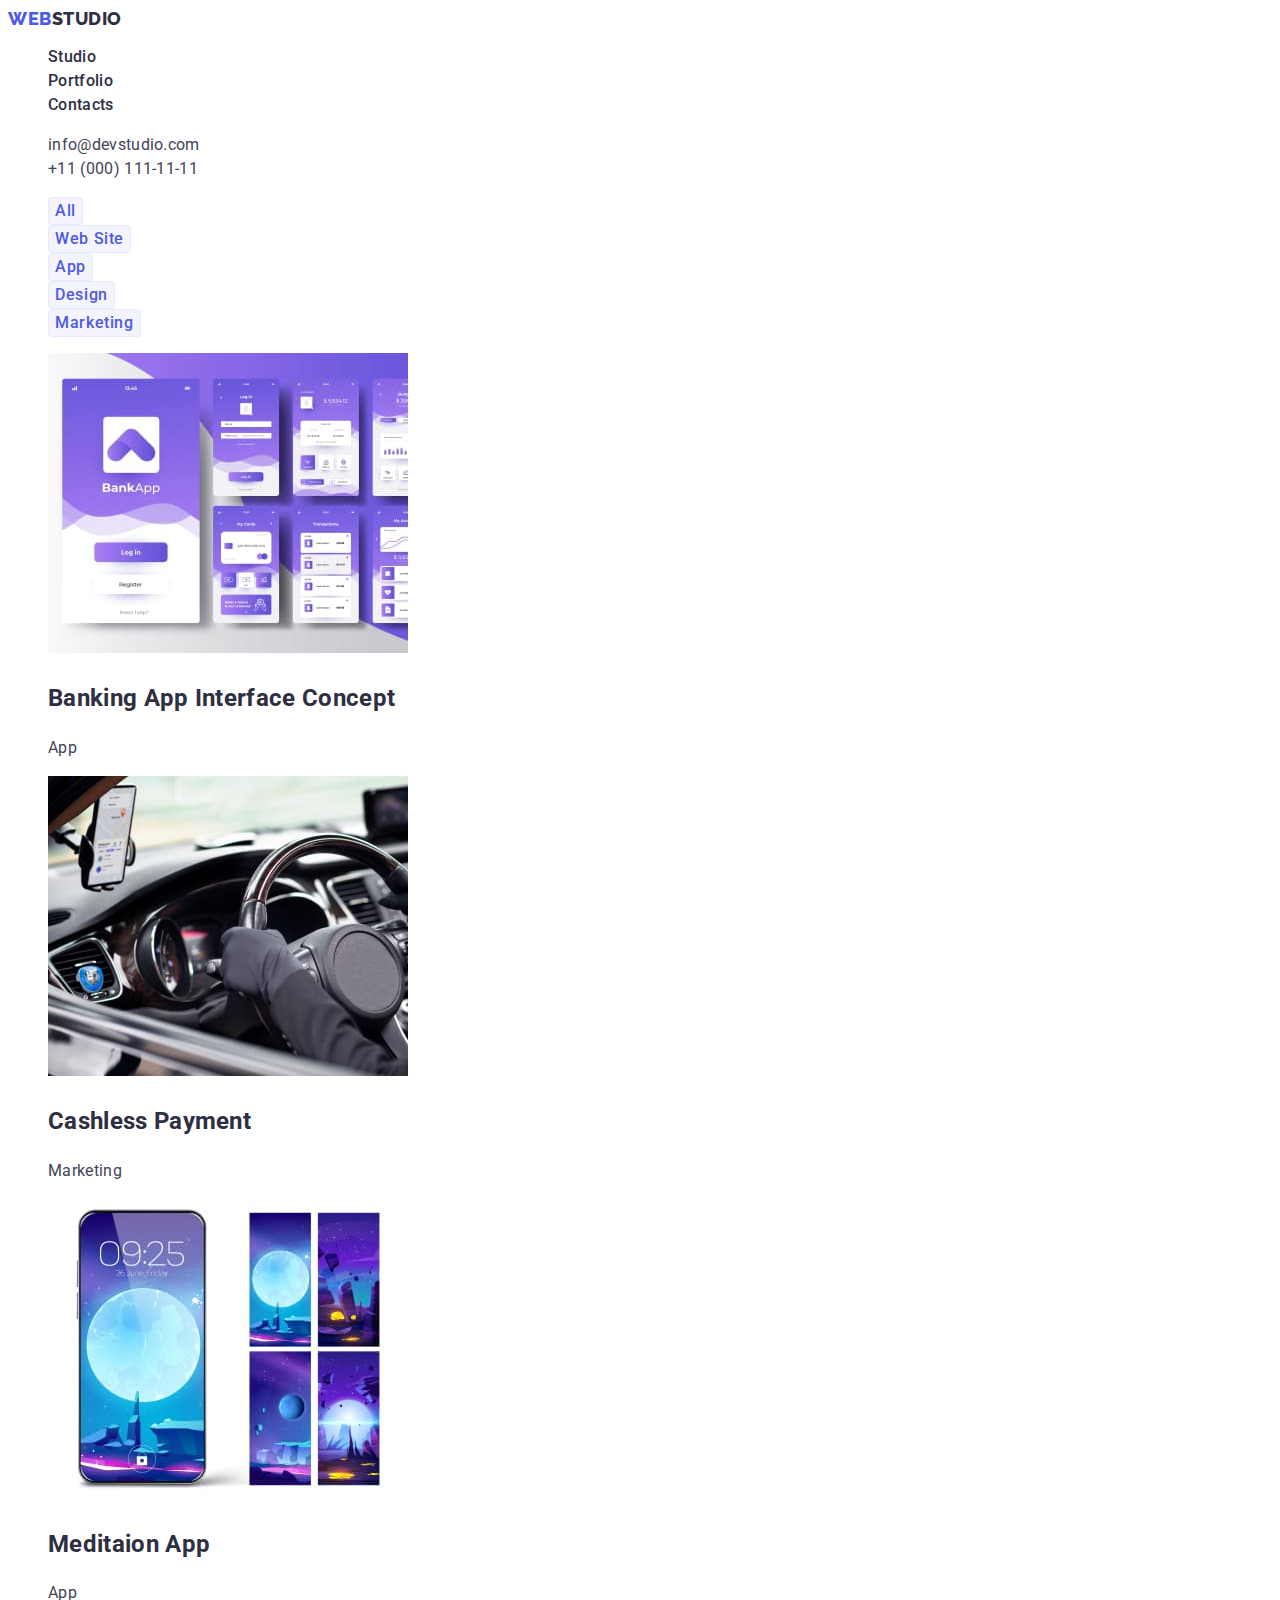
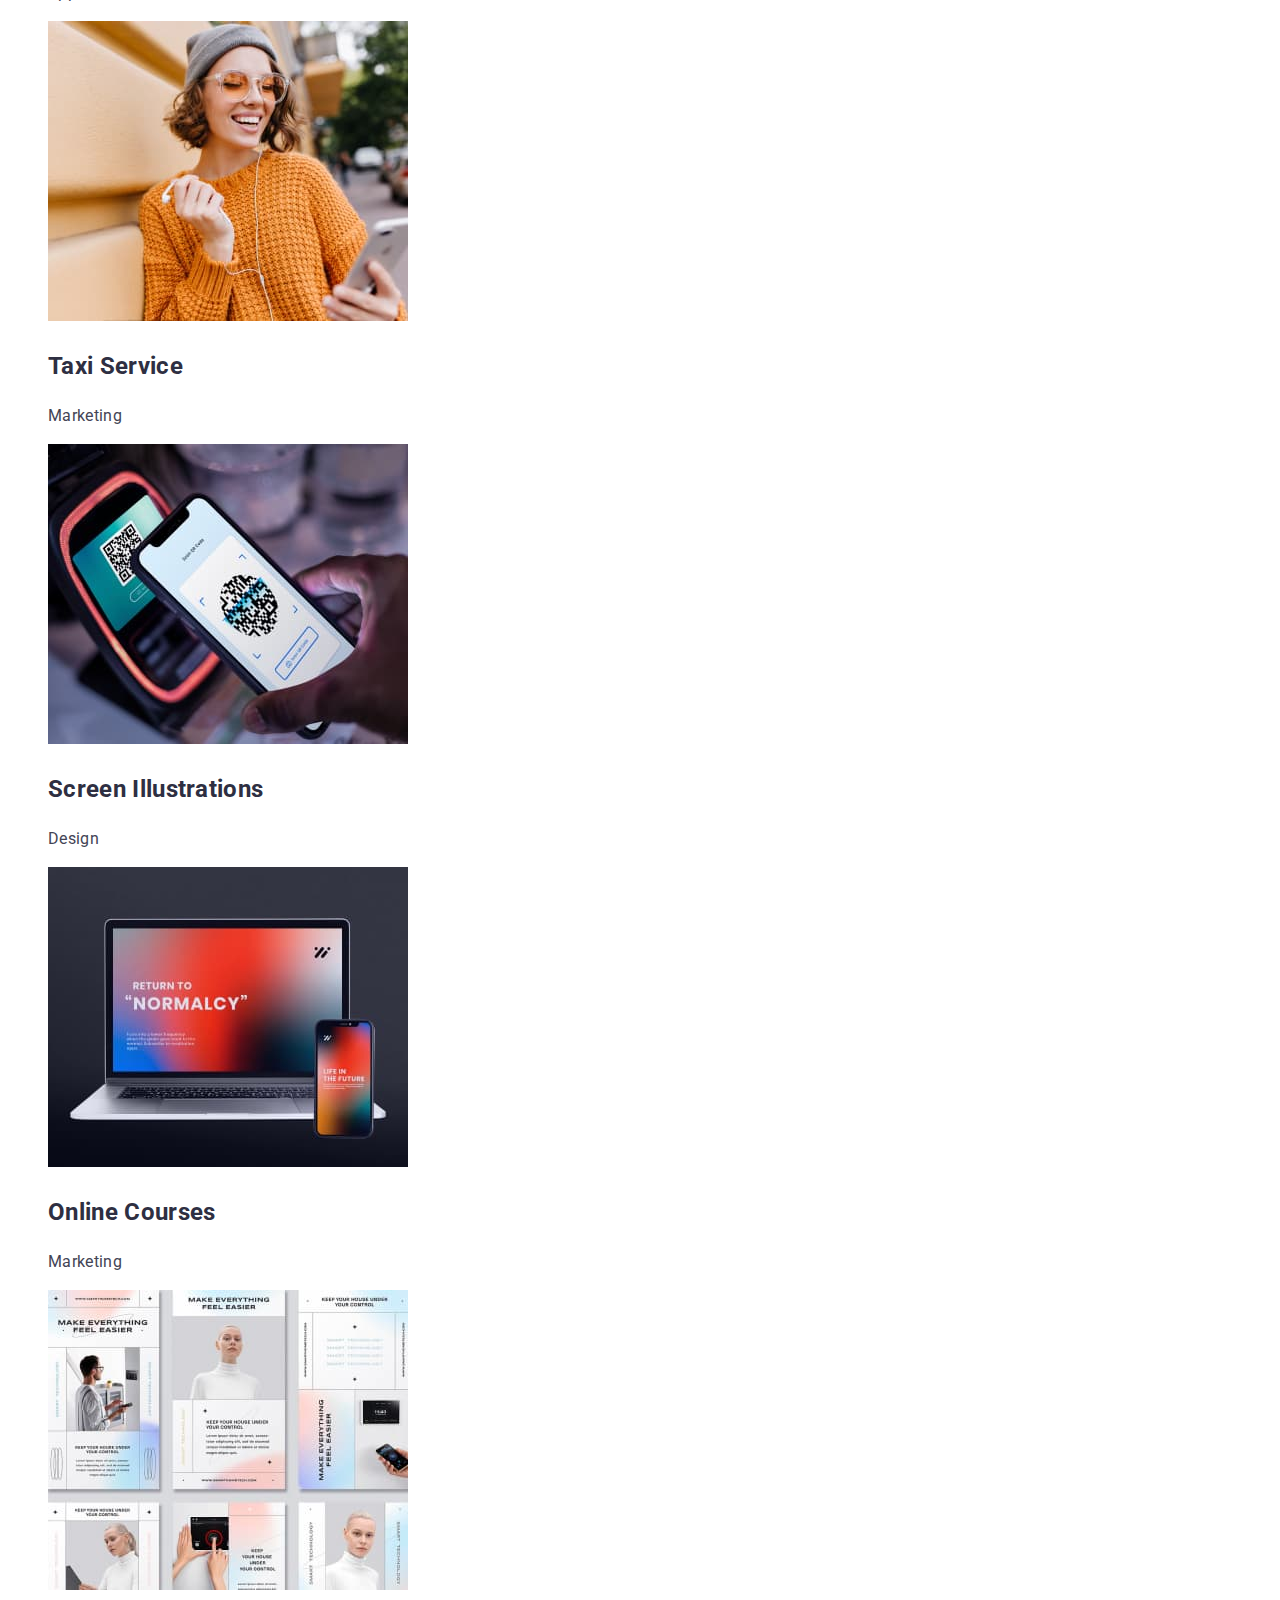
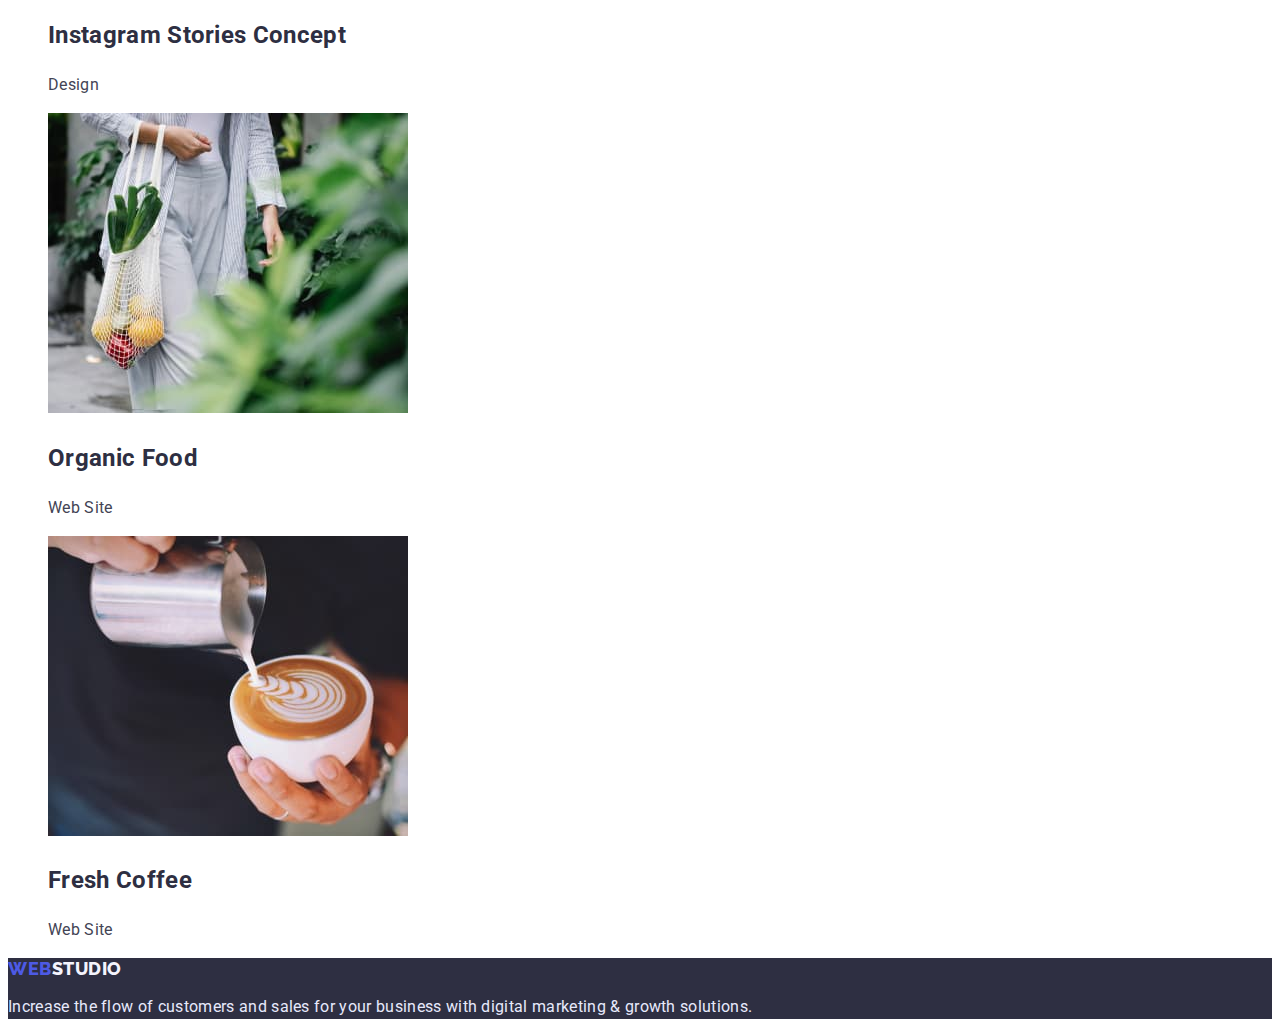
==== portfolio.html @ 6d3ddb24 "Initial commit" ====
<!DOCTYPE html>
<html lang="en">
  <head>
    <meta charset="UTF-8" />
    <meta http-equiv="X-UA-Compatible" content="IE=edge" />
    <meta name="viewport" content="width=device-width, initial-scale=1.0" />
    <title>WebStudio Portfolio</title>
    <link
      href="https://fonts.googleapis.com/css2?family=Raleway:wght@800&family=Roboto:wght@400;500;700;900&display=swap"
      rel="stylesheet"
    />
    <link rel="stylesheet" href="./css/styles.css" />
  </head>
  <body>
    <header class="header">
      <nav class="header-nav">
        <a class="logo-link-header link" href="./index.html"
          ><span class="first-letter-logo">Web</span>Studio</a
        >
        <ul class="menu list">
          <li class="menu-item">
            <a class="menu-link link" href="./studio.html">Studio</a>
          </li>
          <li class="menu-item">
            <a class="menu-link link" href="./portfolio.html">Portfolio</a>
          </li>
          <li class="menu-item">
            <a class="menu-link link" href="">Contacts</a>
          </li>
        </ul>
      </nav>
      <address class="adress">
        <ul class="contact-menu list">
          <li class="mail-item">
            <a class="mail-link link" href="mailto:info@devstudio.com"
              >info@devstudio.com</a
            >
          </li>
          <li class="mail-item">
            <a class="phone-number-link link" href="tel:+110001111111"
              >+11 (000) 111-11-11</a
            >
          </li>
        </ul>
      </address>
    </header>
    <main>
      <!-- Навігація -->

      <section class="section-portfolio">
        <!-- MENU -->

        <h1 class="visually-hidden">Webstudio Porfolio project</h1>
        <ul class="menu-portfolio-list list">
          <li class="menu-portfolio-link">
            <button class="menu-portfolio-btn all-btn" type="button">
              All
            </button>
          </li>
          <li class="menu-portfolio-link">
            <button class="menu-portfolio-btn website-btn" type="button">
              Web Site
            </button>
          </li>
          <li class="menu-portfolio-link">
            <button class="menu-portfolio-btn app-btn" type="button">
              App
            </button>
          </li>
          <li class="menu-portfolio-link">
            <button class="menu-portfolio-btn designer-btn" type="button">
              Design
            </button>
          </li>
          <li class="menu-portfolio-link">
            <button class="menu-portfolio-btn marketing-btn" type="button">
              Marketing
            </button>
          </li>
        </ul>

        <!-- Портфоліо робіт -->

        <ul class="porfolio-project-list list">
          <li class="portfolio-project-item">
            <img
              src="./images/project-item.jpg"
              alt="project images"
              width="360"
            />
            <h2 class="images-title">Banking App Interface Concept</h2>
            <p class="portfolio-project-descr">App</p>
          </li>
          <li class="portfolio-project-item">
            <img
              src="./images/project-item-1.jpg"
              alt="project images"
              width="360"
            />
            <h2 class="images-title">Cashless Payment</h2>
            <p class="portfolio-project-descr">Marketing</p>
          </li>
          <li class="portfolio-project-item">
            <img
              src="./images/project-item-2.jpg"
              alt="project images"
              width="360"
            />
            <h2 class="images-title">Meditaion App</h2>
            <p class="portfolio-project-descr">App</p>
          </li>
          <li class="portfolio-project-item">
            <img
              src="./images/project-item-3.jpg"
              alt="project images"
              width="360"
            />
            <h2 class="images-title">Taxi Service</h2>
            <p class="portfolio-project-descr">Marketing</p>
          </li>
          <li class="portfolio-project-item">
            <img
              src="./images/project-item-4.jpg"
              alt="project images"
              width="360"
            />
            <h2 class="images-title">Screen Illustrations</h2>
            <p class="portfolio-project-descr">Design</p>
          </li>
          <li class="portfolio-project-item">
            <img
              src="./images/project-item-5.jpg"
              alt="project images"
              width="360"
            />
            <h2 class="images-title">Online Courses</h2>
            <p class="portfolio-project-descr">Marketing</p>
          </li>
          <li class="portfolio-project-item">
            <img
              src="./images/project-item-6.jpg"
              alt="project images"
              width="360"
            />
            <h2 class="images-title">Instagram Stories Concept</h2>
            <p class="portfolio-project-descr">Design</p>
          </li>
          <li class="portfolio-project-item">
            <img
              src="./images/project-item-7.jpg"
              alt="project images"
              width="360"
            />
            <h2 class="images-title">Organic Food</h2>
            <p class="portfolio-project-descr">Web Site</p>
          </li>
          <li class="portfolio-project-item">
            <img
              src="./images/project-item-8.jpg"
              alt="project images"
              width="360"
            />
            <h2 class="images-title">Fresh Coffee</h2>
            <p class="portfolio-project-descr">Web Site</p>
          </li>
        </ul>
      </section>
    </main>

    <!-- Footer -->
    <footer class="footer">
      <a class="footer-logo-link logo link" href="./index.html"
        ><span class="first-letter-logo">Web</span>Studio</a
      >
      <p class="footer-description">
        Increase the flow of customers and sales for your business with digital
        marketing & growth solutions.
      </p>
    </footer>
  </body>
</html>
---- css/styles.css ----
:root {
  --main-title-color: #2e2f42;
  --second-title-color: #fff;
  --main-background-color: #f4f4fd;
  --description-color: #434455;
  --accent-color: #404bbf;
  --contacts-link-color: #434455;
}
body {
  font-family: 'Roboto', sans-serif;
  font-size: 16px;
  line-height: 1.5;
  letter-spacing: 0.02em;
  color: #2e2f42;
  background-color: #ffffff;
}

.list {
  list-style: none;
}
.link {
  text-decoration: none;
}

.visually-hidden {
  position: absolute;
  width: 1px;
  height: 1px;
  margin: -1px;
  border: 0;
  padding: 0;
  white-space: nowrap;
  clip-path: inset(100%);
  clip: rect(0 0 0 0);
  overflow: hidden;
}
/* ================== HEADER =================== */

.first-letter-logo {
  color: #4d5ae5;
}

.logo-link-header {
  font-family: 'Raleway', sans-serif;
  font-weight: 800;
  font-size: 18px;
  line-height: 1.17;
  display: flex;
  align-items: center;
  letter-spacing: 0.03em;
  text-transform: uppercase;
  color: #2e2f42;
}

.menu-link {
  font-weight: 500;
  color: var(--main-title-color);
}

.mail-link,
.phone-number-link {
  color: var(--contacts-link-color);
}

.adress {
  font-style: normal;
}

.menu-link:hover,
.menu-link:focus {
  color: var(--accent-color);
}
.mail-link:hover,
.mail-link:focus {
  color: var(--accent-color);
}

.phone-number-link:hover,
.phone-number-link:focus {
  color: var(--accent-color);
}

.header-nav .link.current

/* ================== HEADER / =================== */

/* ================== MAIN =================== */


/* HERO SECTION 1 */

.images-title {
  font-weight: 500;
  font-size: 20px;
  line-height: 1.2;
}

.hero-section {
  background-color: #2e2f42;
}
.hero-section-title {
  font-size: 56px;
  line-height: 1.07;
  color: var(--second-title-color);
}
.button {
  font-family: inherit;
  font-size: 16px;
  line-height: 1.5;
  font-weight: 500;
  display: flex;
  align-items: center;
  letter-spacing: 0.04em;

  color: var(--second-title-color);
  background-color: #4d5ae5;
  cursor: pointer;
}

/* SECOND SECTION */

.second-section-description {
  color: var(--description-color);
}

/* THIRD SECTION */
.section-title {
  font-size: 36px;
  line-height: 1.11;
  letter-spacing: 0.02em;
  text-transform: capitalize;
  color: var(--main-title-color);
}

/* FOURTH SECTION */

.fourth-section-description {
  color: var(--description-color);
}
.fourth-section {
  background-color: var(--main-background-color);
}

/* ================== MAIN / =================== */

/* ================== PORTFOLIO  =================== */

.portfolio-project-descr {
  color: var(--description-color);
}
.menu-portfolio-btn {
  font-family: inherit;
  font-size: 16px;
  font-weight: 500;
  line-height: 1.5;
  letter-spacing: 0.04em;
  color: #4d5ae5;
  background-color: var(--main-background-color);
  border: 1px solid #e7e9fc;
  border-radius: 4px;
  cursor: pointer;
}

.menu-portfolio-btn:hover,
.menu-portfolio-btn:focus {
  color: var(--second-title-color);
  background-color: var(--accent-color);
}
.menu-portfolio-btn:hover,
.menu-portfolio-btn:focus {
  border-color: var(--accent-color);
}

/* ================== PORTFOLIO / =================== */

/* ================== FOOTER =================== */
.footer {
  background-color: var(--main-title-color);
}

.footer-logo-link {
  font-family: 'Raleway', sans-serif;
  font-weight: 800;
  font-size: 18px;
  line-height: 21px;
  display: flex;
  align-items: center;
  letter-spacing: 0.03em;
  text-transform: uppercase;
  color: #f4f4fd;
}

.footer-description {
  color: #e7e9fc;
}

/* ================== FOOTER / =================== */
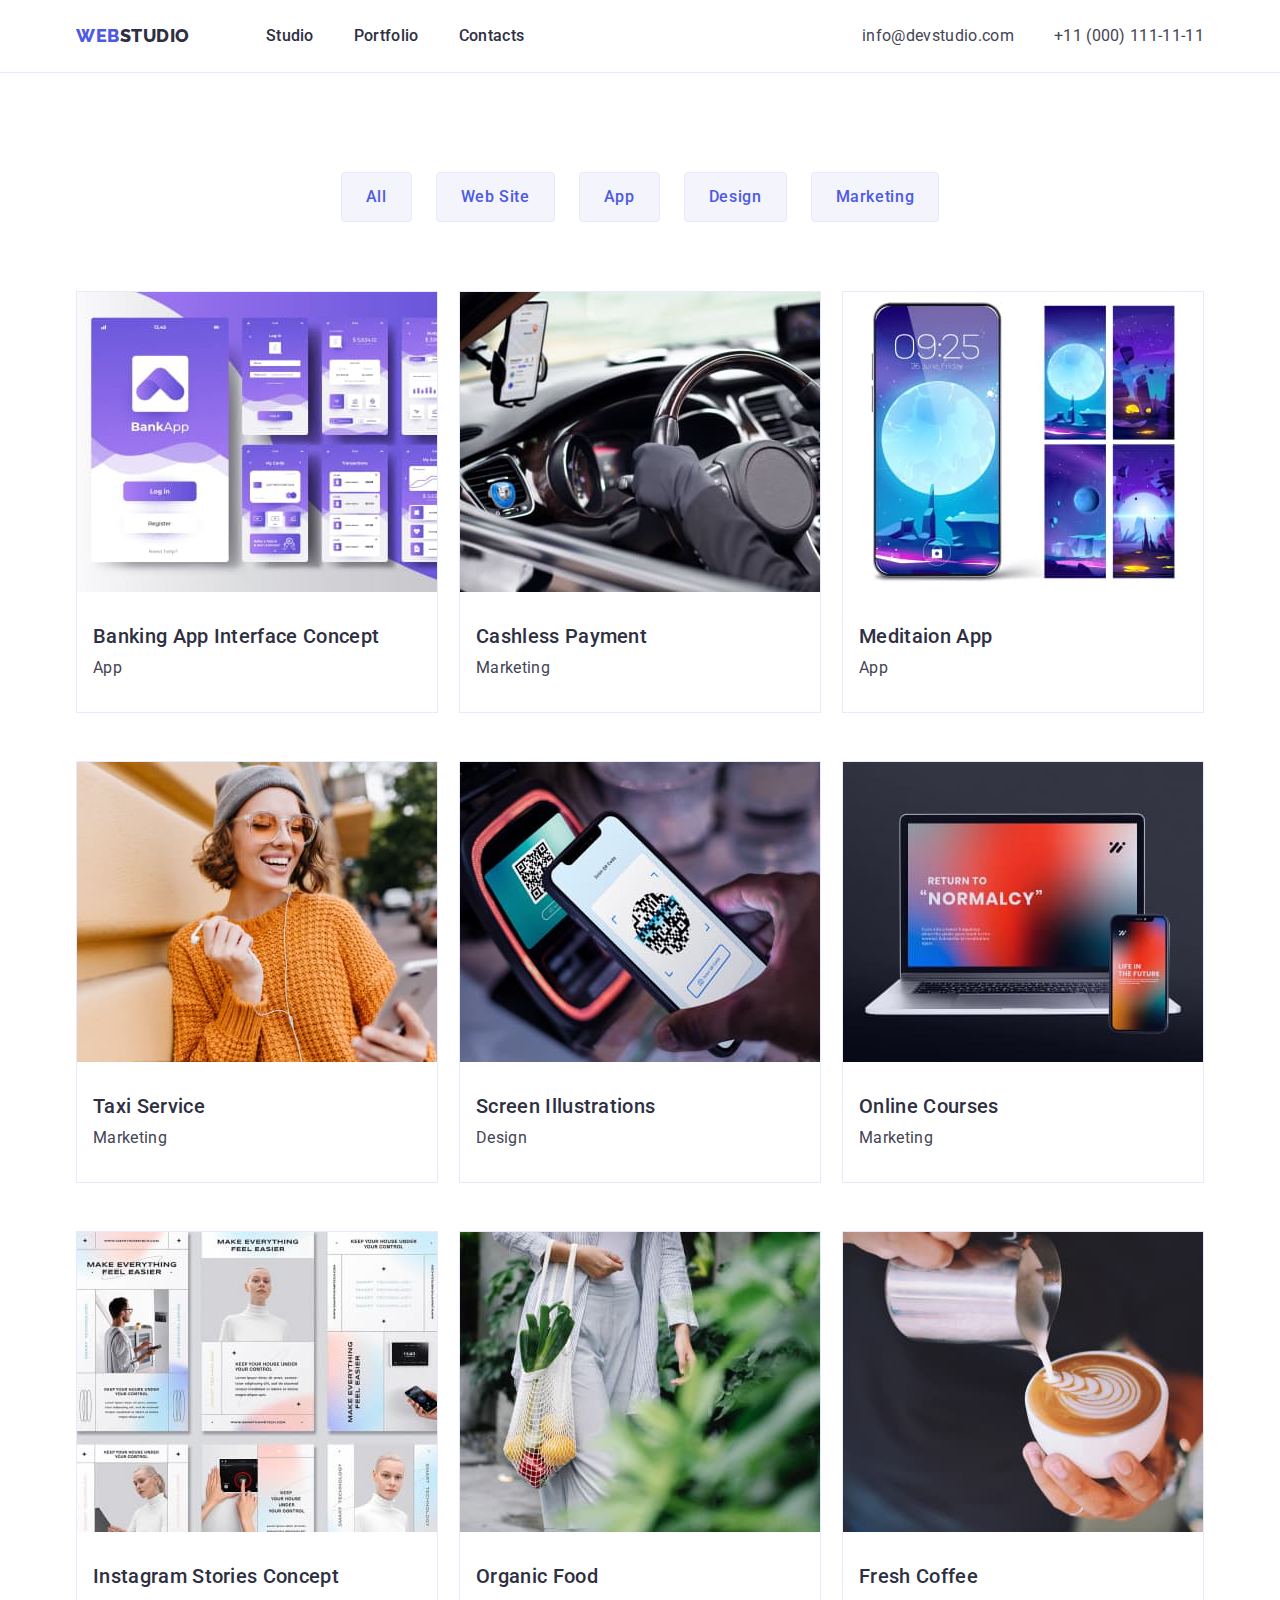
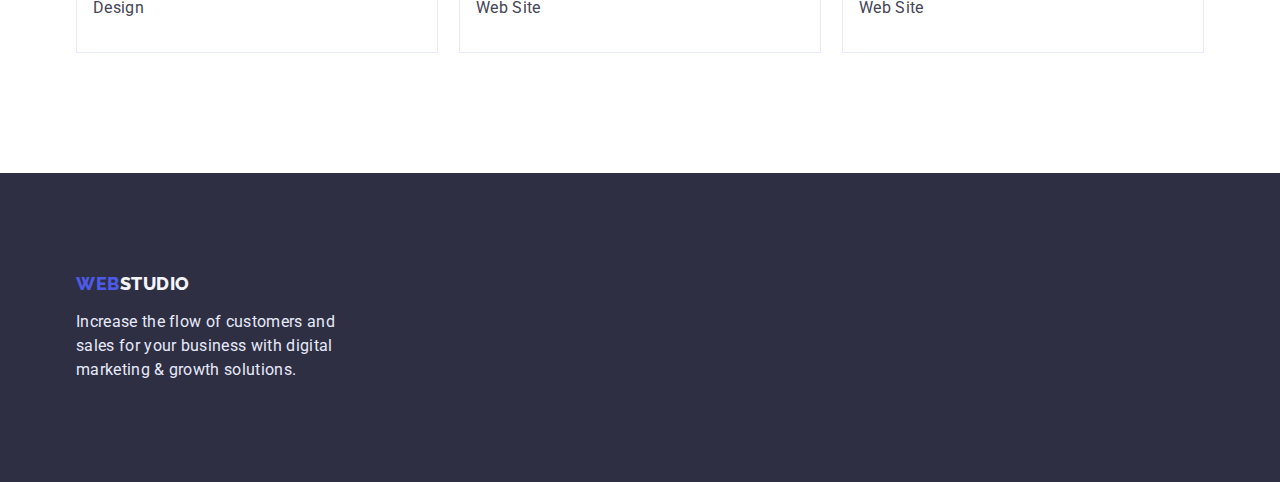
==== commit 52b5e0cd: "hw-03" ====
--- a/portfolio.html
+++ b/portfolio.html
@@ -4,178 +4,188 @@
     <meta charset="UTF-8" />
     <meta http-equiv="X-UA-Compatible" content="IE=edge" />
     <meta name="viewport" content="width=device-width, initial-scale=1.0" />
-    <title>WebStudio Portfolio</title>
+    <title>WebStudio</title>
     <link
       href="https://fonts.googleapis.com/css2?family=Raleway:wght@800&family=Roboto:wght@400;500;700;900&display=swap"
       rel="stylesheet"
+    />
+    <link
+      rel="stylesheet"
+      href="https://cdn.jsdelivr.net/npm/modern-normalize@1.1.0/modern-normalize.min.css"
     />
     <link rel="stylesheet" href="./css/styles.css" />
   </head>
   <body>
     <header class="header">
-      <nav class="header-nav">
-        <a class="logo-link-header link" href="./index.html"
-          ><span class="first-letter-logo">Web</span>Studio</a
-        >
-        <ul class="menu list">
-          <li class="menu-item">
-            <a class="menu-link link" href="./studio.html">Studio</a>
-          </li>
-          <li class="menu-item">
-            <a class="menu-link link" href="./portfolio.html">Portfolio</a>
-          </li>
-          <li class="menu-item">
-            <a class="menu-link link" href="">Contacts</a>
-          </li>
-        </ul>
-      </nav>
-      <address class="adress">
-        <ul class="contact-menu list">
-          <li class="mail-item">
-            <a class="mail-link link" href="mailto:info@devstudio.com"
-              >info@devstudio.com</a
-            >
-          </li>
-          <li class="mail-item">
-            <a class="phone-number-link link" href="tel:+110001111111"
-              >+11 (000) 111-11-11</a
-            >
-          </li>
-        </ul>
-      </address>
+      <div class="container header-container">
+        <nav class="header-nav">
+          <a class="logo-link-header link" href="./index.html"
+            ><span class="first-letter-logo">Web</span>Studio</a
+          >
+          <ul class="menu list">
+            <li class="menu-item">
+              <a class="menu-link link" href="./studio.html">Studio</a>
+            </li>
+            <li class="menu-item">
+              <a class="menu-link link" href="./portfolio.html">Portfolio</a>
+            </li>
+            <li class="menu-item">
+              <a class="menu-link link" href="">Contacts</a>
+            </li>
+          </ul>
+        </nav>
+
+        <address class="adress">
+          <ul class="contact-menu list">
+            <li class="mail-item">
+              <a class="mail-link link" href="mailto:info@devstudio.com"
+                >info@devstudio.com</a
+              >
+            </li>
+            <li class="mail-item">
+              <a class="phone-number-link link" href="tel:+110001111111"
+                >+11 (000) 111-11-11</a
+              >
+            </li>
+          </ul>
+        </address>
+      </div>
     </header>
     <main>
       <!-- Навігація -->
 
       <section class="section-portfolio">
         <!-- MENU -->
+        <div class="container">
+          <h1 class="visually-hidden">Webstudio Porfolio project</h1>
+          <ul class="menu-portfolio-list list">
+            <li class="menu-portfolio-link">
+              <button class="menu-portfolio-btn all-btn" type="button">
+                All
+              </button>
+            </li>
+            <li class="menu-portfolio-link">
+              <button class="menu-portfolio-btn website-btn" type="button">
+                Web Site
+              </button>
+            </li>
+            <li class="menu-portfolio-link">
+              <button class="menu-portfolio-btn app-btn" type="button">
+                App
+              </button>
+            </li>
+            <li class="menu-portfolio-link">
+              <button class="menu-portfolio-btn designer-btn" type="button">
+                Design
+              </button>
+            </li>
+            <li class="menu-portfolio-link">
+              <button class="menu-portfolio-btn marketing-btn" type="button">
+                Marketing
+              </button>
+            </li>
+          </ul>
 
-        <h1 class="visually-hidden">Webstudio Porfolio project</h1>
-        <ul class="menu-portfolio-list list">
-          <li class="menu-portfolio-link">
-            <button class="menu-portfolio-btn all-btn" type="button">
-              All
-            </button>
-          </li>
-          <li class="menu-portfolio-link">
-            <button class="menu-portfolio-btn website-btn" type="button">
-              Web Site
-            </button>
-          </li>
-          <li class="menu-portfolio-link">
-            <button class="menu-portfolio-btn app-btn" type="button">
-              App
-            </button>
-          </li>
-          <li class="menu-portfolio-link">
-            <button class="menu-portfolio-btn designer-btn" type="button">
-              Design
-            </button>
-          </li>
-          <li class="menu-portfolio-link">
-            <button class="menu-portfolio-btn marketing-btn" type="button">
-              Marketing
-            </button>
-          </li>
-        </ul>
+          <!-- Портфоліо робіт -->
 
-        <!-- Портфоліо робіт -->
-
-        <ul class="porfolio-project-list list">
-          <li class="portfolio-project-item">
-            <img
-              src="./images/project-item.jpg"
-              alt="project images"
-              width="360"
-            />
-            <h2 class="images-title">Banking App Interface Concept</h2>
-            <p class="portfolio-project-descr">App</p>
-          </li>
-          <li class="portfolio-project-item">
-            <img
-              src="./images/project-item-1.jpg"
-              alt="project images"
-              width="360"
-            />
-            <h2 class="images-title">Cashless Payment</h2>
-            <p class="portfolio-project-descr">Marketing</p>
-          </li>
-          <li class="portfolio-project-item">
-            <img
-              src="./images/project-item-2.jpg"
-              alt="project images"
-              width="360"
-            />
-            <h2 class="images-title">Meditaion App</h2>
-            <p class="portfolio-project-descr">App</p>
-          </li>
-          <li class="portfolio-project-item">
-            <img
-              src="./images/project-item-3.jpg"
-              alt="project images"
-              width="360"
-            />
-            <h2 class="images-title">Taxi Service</h2>
-            <p class="portfolio-project-descr">Marketing</p>
-          </li>
-          <li class="portfolio-project-item">
-            <img
-              src="./images/project-item-4.jpg"
-              alt="project images"
-              width="360"
-            />
-            <h2 class="images-title">Screen Illustrations</h2>
-            <p class="portfolio-project-descr">Design</p>
-          </li>
-          <li class="portfolio-project-item">
-            <img
-              src="./images/project-item-5.jpg"
-              alt="project images"
-              width="360"
-            />
-            <h2 class="images-title">Online Courses</h2>
-            <p class="portfolio-project-descr">Marketing</p>
-          </li>
-          <li class="portfolio-project-item">
-            <img
-              src="./images/project-item-6.jpg"
-              alt="project images"
-              width="360"
-            />
-            <h2 class="images-title">Instagram Stories Concept</h2>
-            <p class="portfolio-project-descr">Design</p>
-          </li>
-          <li class="portfolio-project-item">
-            <img
-              src="./images/project-item-7.jpg"
-              alt="project images"
-              width="360"
-            />
-            <h2 class="images-title">Organic Food</h2>
-            <p class="portfolio-project-descr">Web Site</p>
-          </li>
-          <li class="portfolio-project-item">
-            <img
-              src="./images/project-item-8.jpg"
-              alt="project images"
-              width="360"
-            />
-            <h2 class="images-title">Fresh Coffee</h2>
-            <p class="portfolio-project-descr">Web Site</p>
-          </li>
-        </ul>
+          <ul class="porfolio-project-list list">
+            <li class="portfolio-project-item">
+              <img
+                src="./images/project-item.jpg"
+                alt="project images"
+                width="360"
+              />
+              <h2 class="images-title">Banking App Interface Concept</h2>
+              <p class="portfolio-project-descr">App</p>
+            </li>
+            <li class="portfolio-project-item">
+              <img
+                src="./images/project-item-1.jpg"
+                alt="project images"
+                width="360"
+              />
+              <h2 class="images-title">Cashless Payment</h2>
+              <p class="portfolio-project-descr">Marketing</p>
+            </li>
+            <li class="portfolio-project-item">
+              <img
+                src="./images/project-item-2.jpg"
+                alt="project images"
+                width="360"
+              />
+              <h2 class="images-title">Meditaion App</h2>
+              <p class="portfolio-project-descr">App</p>
+            </li>
+            <li class="portfolio-project-item">
+              <img
+                src="./images/project-item-3.jpg"
+                alt="project images"
+                width="360"
+              />
+              <h2 class="images-title">Taxi Service</h2>
+              <p class="portfolio-project-descr">Marketing</p>
+            </li>
+            <li class="portfolio-project-item">
+              <img
+                src="./images/project-item-4.jpg"
+                alt="project images"
+                width="360"
+              />
+              <h2 class="images-title">Screen Illustrations</h2>
+              <p class="portfolio-project-descr">Design</p>
+            </li>
+            <li class="portfolio-project-item">
+              <img
+                src="./images/project-item-5.jpg"
+                alt="project images"
+                width="360"
+              />
+              <h2 class="images-title">Online Courses</h2>
+              <p class="portfolio-project-descr">Marketing</p>
+            </li>
+            <li class="portfolio-project-item">
+              <img
+                src="./images/project-item-6.jpg"
+                alt="project images"
+                width="360"
+              />
+              <h2 class="images-title">Instagram Stories Concept</h2>
+              <p class="portfolio-project-descr">Design</p>
+            </li>
+            <li class="portfolio-project-item">
+              <img
+                src="./images/project-item-7.jpg"
+                alt="project images"
+                width="360"
+              />
+              <h2 class="images-title">Organic Food</h2>
+              <p class="portfolio-project-descr">Web Site</p>
+            </li>
+            <li class="portfolio-project-item">
+              <img
+                src="./images/project-item-8.jpg"
+                alt="project images"
+                width="360"
+              />
+              <h2 class="images-title">Fresh Coffee</h2>
+              <p class="portfolio-project-descr">Web Site</p>
+            </li>
+          </ul>
+        </div>
       </section>
     </main>
 
     <!-- Footer -->
     <footer class="footer">
-      <a class="footer-logo-link logo link" href="./index.html"
-        ><span class="first-letter-logo">Web</span>Studio</a
-      >
-      <p class="footer-description">
-        Increase the flow of customers and sales for your business with digital
-        marketing & growth solutions.
-      </p>
+      <div class="container">
+        <a class="footer-logo-link logo link" href="./index.html"
+          ><span class="first-letter-logo">Web</span>Studio</a
+        >
+        <p class="footer-description">
+          Increase the flow of customers and sales for your business with
+          digital marketing & growth solutions.
+        </p>
+      </div>
     </footer>
   </body>
 </html>
--- a/css/styles.css
+++ b/css/styles.css
@@ -6,6 +6,33 @@
   --accent-color: #404bbf;
   --contacts-link-color: #434455;
 }
+
+h1,
+h2,
+h3,
+h4,
+p {
+  margin-top: 0;
+  margin-bottom: 0;
+}
+
+ul,
+ol {
+  margin-top: 0;
+  margin-bottom: 0;
+  padding-left: 0;
+}
+
+img {
+  display: block;
+}
+
+*,
+*::before,
+*::after {
+  box-sizing: inherit;
+}
+
 body {
   font-family: 'Roboto', sans-serif;
   font-size: 16px;
@@ -16,8 +43,11 @@
 }
 
 .list {
+  margin: 0;
+  padding: 0;
   list-style: none;
 }
+
 .link {
   text-decoration: none;
 }
@@ -34,102 +64,175 @@
   clip: rect(0 0 0 0);
   overflow: hidden;
 }
-/* ================== HEADER =================== */
-
-.first-letter-logo {
-  color: #4d5ae5;
-}
-
-.logo-link-header {
-  font-family: 'Raleway', sans-serif;
-  font-weight: 800;
-  font-size: 18px;
-  line-height: 1.17;
-  display: flex;
-  align-items: center;
-  letter-spacing: 0.03em;
-  text-transform: uppercase;
-  color: #2e2f42;
-}
-
-.menu-link {
-  font-weight: 500;
-  color: var(--main-title-color);
-}
-
-.mail-link,
-.phone-number-link {
-  color: var(--contacts-link-color);
-}
-
-.adress {
-  font-style: normal;
-}
-
-.menu-link:hover,
-.menu-link:focus {
-  color: var(--accent-color);
-}
-.mail-link:hover,
-.mail-link:focus {
-  color: var(--accent-color);
-}
-
-.phone-number-link:hover,
-.phone-number-link:focus {
-  color: var(--accent-color);
-}
-
-.header-nav .link.current
-
-/* ================== HEADER / =================== */
-
-/* ================== MAIN =================== */
-
-
-/* HERO SECTION 1 */
-
-.images-title {
-  font-weight: 500;
-  font-size: 20px;
-  line-height: 1.2;
-}
-
-.hero-section {
-  background-color: #2e2f42;
-}
-.hero-section-title {
-  font-size: 56px;
-  line-height: 1.07;
-  color: var(--second-title-color);
-}
-.button {
-  font-family: inherit;
-  font-size: 16px;
-  line-height: 1.5;
-  font-weight: 500;
-  display: flex;
-  align-items: center;
-  letter-spacing: 0.04em;
-
-  color: var(--second-title-color);
-  background-color: #4d5ae5;
-  cursor: pointer;
-}
-
-/* SECOND SECTION */
-
-.second-section-description {
-  color: var(--description-color);
-}
-
-/* THIRD SECTION */
+
+.container {
+  width: 1128px;
+  margin-left: auto;
+  margin-right: auto;
+  padding-left: 15px;
+  padding-right: 15px;
+}
+
 .section-title {
   font-size: 36px;
   line-height: 1.11;
   letter-spacing: 0.02em;
   text-transform: capitalize;
+  text-align: center;
+  padding-bottom: 72px;
   color: var(--main-title-color);
+}
+
+/* ================== HEADER =================== */
+
+.first-letter-logo {
+  color: #4d5ae5;
+}
+
+.logo-link-header {
+  margin-right: 76px;
+  font-family: 'Raleway', sans-serif;
+  font-weight: 800;
+  font-size: 18px;
+  line-height: 1.17;
+  display: flex;
+  align-items: center;
+  letter-spacing: 0.03em;
+  text-transform: uppercase;
+  color: #2e2f42;
+}
+
+.menu-link {
+  font-weight: 500;
+  color: var(--main-title-color);
+}
+
+.mail-link {
+  margin-right: 40px;
+}
+.mail-link,
+.phone-number-link {
+  color: var(--contacts-link-color);
+}
+
+.adress {
+  font-style: normal;
+}
+
+.menu-link:hover,
+.menu-link:focus,
+.phone-number-link:hover,
+.phone-number-link:focus,
+.mail-link:hover,
+.mail-link:focus {
+  color: var(--accent-color);
+}
+
+/* .header-nav .link.current  */
+
+.header-container,
+.header-nav,
+.menu,
+.contact-menu {
+  display: flex;
+}
+
+.menu-item:not(:last-child) {
+  margin-right: 40px;
+}
+
+.adress {
+  margin-left: auto;
+}
+
+.header {
+  padding-top: 24px;
+  padding-bottom: 24px;
+  border-bottom: 1px solid #e7e9fc;
+}
+
+/* ================== HEADER / =================== */
+
+/* ================== MAIN =================== */
+
+/* HERO SECTION 1 */
+
+.images-title {
+  font-weight: 500;
+  font-size: 20px;
+  line-height: 1.2;
+}
+
+.hero-section {
+  height: 600px;
+  background-color: #2e2f42;
+}
+.hero-section-title {
+  font-size: 56px;
+  line-height: 1.07;
+  text-align: center;
+  color: var(--second-title-color);
+  width: 494px;
+  height: 120px;
+  padding-top: 180px;
+  padding-bottom: 48px;
+  margin: auto;
+}
+.button {
+  padding: 16px 32px 16px 32px;
+  font-family: inherit;
+  font-size: 16px;
+  line-height: 1.5;
+  font-weight: 500;
+  letter-spacing: 0.04em;
+
+  color: var(--second-title-color);
+  background-color: #4d5ae5;
+  cursor: pointer;
+  border-style: none;
+  border-radius: 4px;
+
+  display: block;
+  align-items: flex-start;
+  gap: 10px;
+  margin: 0 auto;
+}
+
+.button:hover,
+.button:focus {
+  background-color: var(--accent-color);
+}
+
+/* SECOND SECTION */
+.second-section-title {
+  padding-bottom: 8px;
+}
+
+.second-section-list {
+  display: flex;
+  padding-top: 120px;
+  padding-bottom: 120px;
+}
+
+.second-section-item {
+  width: 264px;
+}
+
+.second-section-description {
+  color: var(--description-color);
+}
+
+.second-section-item:not(:last-child) {
+  margin-right: 24px;
+}
+
+/* THIRD SECTION */
+
+.third-section-list {
+  display: flex;
+  flex-wrap: wrap;
+  justify-content: space-between;
+  padding-bottom: 120px;
 }
 
 /* FOURTH SECTION */
@@ -138,14 +241,58 @@
   color: var(--description-color);
 }
 .fourth-section {
+  padding-top: 120px;
+  padding-bottom: 120px;
   background-color: var(--main-background-color);
 }
 
+.fourth-section-list {
+  display: flex;
+  flex-wrap: wrap;
+  gap: 24px;
+}
+
+.fourth-images-title {
+  padding-top: 32px;
+  padding-bottom: 8px;
+  text-align: center;
+}
+
+.fourth-section-description {
+  /* margin-top: 8px; */
+  text-align: center;
+  padding-bottom: 32px;
+}
+
+.fourth-section-item {
+  background: #ffffff;
+  border-radius: 0px 0px 4px 4px;
+}
+
 /* ================== MAIN / =================== */
 
 /* ================== PORTFOLIO  =================== */
 
+.menu-portfolio-list {
+  display: flex;
+  flex-wrap: wrap;
+  justify-content: center;
+}
+
+.portfolio-project-item {
+  background: #ffffff;
+  border: 1px solid #e7e9fc;
+}
+
+.images-title {
+  text-align: left;
+  margin-top: 32px;
+  margin-left: 16px;
+  margin-bottom: 8px;
+}
 .portfolio-project-descr {
+  margin-bottom: 32px;
+  margin-left: 16px;
   color: var(--description-color);
 }
 .menu-portfolio-btn {
@@ -159,6 +306,19 @@
   border: 1px solid #e7e9fc;
   border-radius: 4px;
   cursor: pointer;
+  padding: 12px 24px;
+  margin-top: 99px;
+}
+.menu-portfolio-link:not(:last-child) {
+  margin-right: 24px;
+}
+.porfolio-project-list {
+  display: flex;
+  flex-wrap: wrap;
+  margin-top: 69px;
+  margin-bottom: 120px;
+  row-gap: 48px;
+  justify-content: space-between;
 }
 
 .menu-portfolio-btn:hover,
@@ -188,10 +348,14 @@
   letter-spacing: 0.03em;
   text-transform: uppercase;
   color: #f4f4fd;
+  padding-top: 100px;
+  padding-bottom: 16px;
 }
 
 .footer-description {
   color: #e7e9fc;
+  padding-bottom: 100px;
+  width: 264px;
 }
 
 /* ================== FOOTER / =================== */
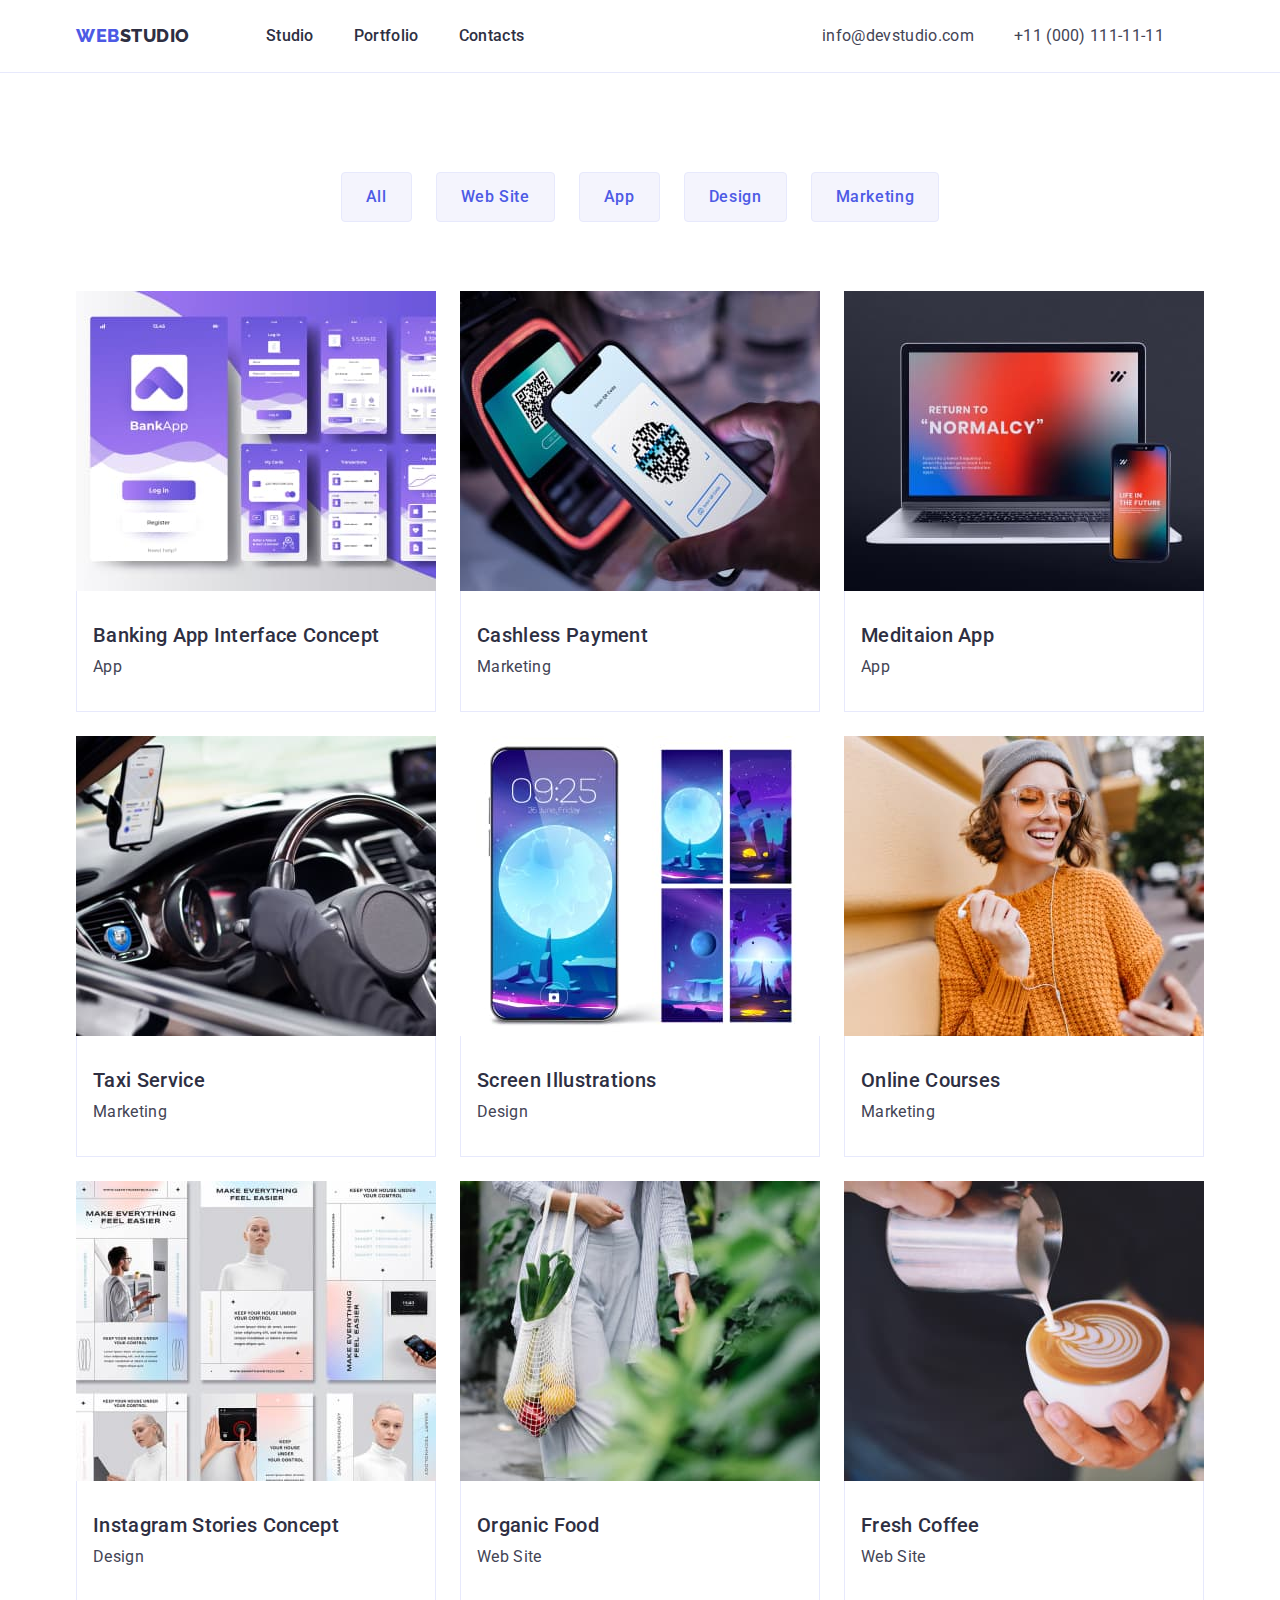
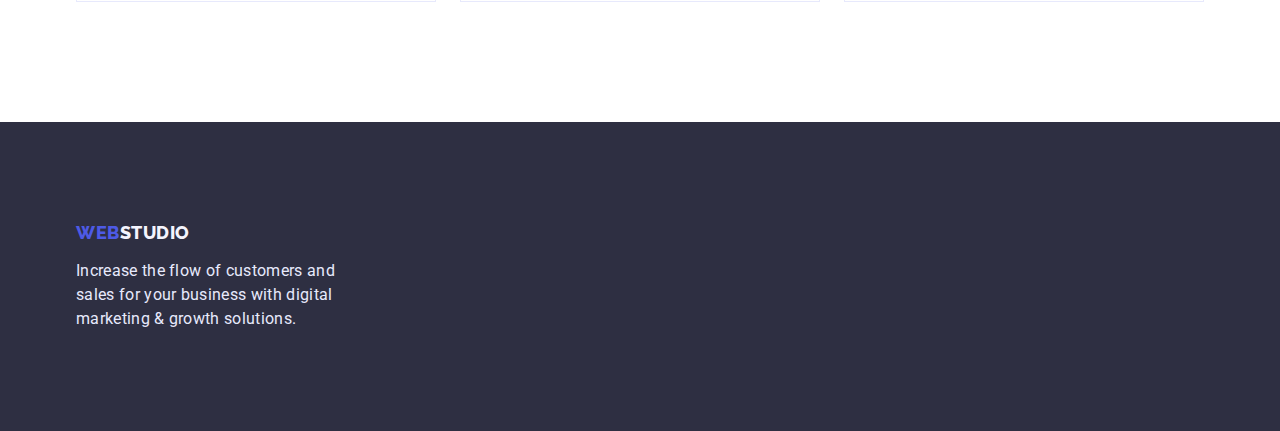
==== commit 8dca6802: "hw-03" ====
--- a/portfolio.html
+++ b/portfolio.html
@@ -56,7 +56,7 @@
 
       <section class="section-portfolio">
         <!-- MENU -->
-        <div class="container">
+        <!-- <div class="container"> -->
           <h1 class="visually-hidden">Webstudio Porfolio project</h1>
           <ul class="menu-portfolio-list list">
             <li class="menu-portfolio-link">
@@ -85,90 +85,153 @@
               </button>
             </li>
           </ul>
-
-          <!-- Портфоліо робіт -->
-
+        </div>
+
+        <!-- Портфоліо робіт -->
+        <div class="container">
           <ul class="porfolio-project-list list">
             <li class="portfolio-project-item">
-              <img
-                src="./images/project-item.jpg"
-                alt="project images"
-                width="360"
-              />
-              <h2 class="images-title">Banking App Interface Concept</h2>
-              <p class="portfolio-project-descr">App</p>
-            </li>
-            <li class="portfolio-project-item">
-              <img
-                src="./images/project-item-1.jpg"
-                alt="project images"
-                width="360"
-              />
-              <h2 class="images-title">Cashless Payment</h2>
-              <p class="portfolio-project-descr">Marketing</p>
-            </li>
-            <li class="portfolio-project-item">
-              <img
-                src="./images/project-item-2.jpg"
-                alt="project images"
-                width="360"
-              />
-              <h2 class="images-title">Meditaion App</h2>
-              <p class="portfolio-project-descr">App</p>
-            </li>
-            <li class="portfolio-project-item">
-              <img
-                src="./images/project-item-3.jpg"
-                alt="project images"
-                width="360"
-              />
-              <h2 class="images-title">Taxi Service</h2>
-              <p class="portfolio-project-descr">Marketing</p>
-            </li>
-            <li class="portfolio-project-item">
-              <img
-                src="./images/project-item-4.jpg"
-                alt="project images"
-                width="360"
-              />
-              <h2 class="images-title">Screen Illustrations</h2>
-              <p class="portfolio-project-descr">Design</p>
-            </li>
-            <li class="portfolio-project-item">
-              <img
-                src="./images/project-item-5.jpg"
-                alt="project images"
-                width="360"
-              />
-              <h2 class="images-title">Online Courses</h2>
-              <p class="portfolio-project-descr">Marketing</p>
-            </li>
-            <li class="portfolio-project-item">
-              <img
-                src="./images/project-item-6.jpg"
-                alt="project images"
-                width="360"
-              />
-              <h2 class="images-title">Instagram Stories Concept</h2>
-              <p class="portfolio-project-descr">Design</p>
-            </li>
-            <li class="portfolio-project-item">
-              <img
-                src="./images/project-item-7.jpg"
-                alt="project images"
-                width="360"
-              />
-              <h2 class="images-title">Organic Food</h2>
-              <p class="portfolio-project-descr">Web Site</p>
-            </li>
-            <li class="portfolio-project-item">
-              <img
-                src="./images/project-item-8.jpg"
-                alt="project images"
-                width="360"
-              />
-              <h2 class="images-title">Fresh Coffee</h2>
-              <p class="portfolio-project-descr">Web Site</p>
+              <article class="card-portfolio">
+                <div class="card-portfolio.img">
+                  <img
+                    src="./images/project-item.jpg"
+                    alt="project images"
+                    width="360"
+                  />
+                </div>
+                <div class="card-content">
+                  <h2 class="images-title">Banking App Interface Concept</h2>
+                  <p class="portfolio-project-descr">App</p>
+                </div>
+              </article>
+            </li>
+
+            <li class="portfolio-project-item">
+              <article class="card-portfolio">
+                <div class="card-portfolio.img">
+                  <img
+                    src="./images/project-item-4.jpg"
+                    alt="project images"
+                    width="360"
+                  />
+                </div>
+                <div class="card-content">
+                  <h2 class="images-title">Cashless Payment</h2>
+                  <p class="portfolio-project-descr">Marketing</p>
+                </div>
+              </article>
+            </li>
+
+            <li class="portfolio-project-item">
+              <article class="card-portfolio">
+                <div class="card-portfolio.img">
+                  <img
+                    src="./images/project-item-5.jpg"
+                    alt="project images"
+                    width="360"
+                  />
+                </div>
+                <div class="card-content">
+                  <h2 class="images-title">Meditaion App</h2>
+                  <p class="portfolio-project-descr">App</p>
+                </div>
+              </article>
+            </li>
+
+            <li class="portfolio-project-item">
+              <article class="card-portfolio">
+                <div class="card-portfolio.img">
+                  <img
+                    src="./images/project-item-1.jpg"
+                    alt="project images"
+                    width="360"
+                  />
+                </div>
+                <div class="card-content">
+                  <h2 class="images-title">Taxi Service</h2>
+                  <p class="portfolio-project-descr">Marketing</p>
+                </div>
+              </article>
+            </li>
+
+            <li class="portfolio-project-item">
+              <article class="card-portfolio">
+                <div class="card-portfolio-img">
+                  <img
+                    src="./images/project-item-2.jpg"
+                    alt="project images"
+                    width="360"
+                  />
+                </div>
+                <div class="card-content">
+                  <h2 class="images-title">Screen Illustrations</h2>
+                  <p class="portfolio-project-descr">Design</p>
+                </div>
+              </article>
+            </li>
+
+            <li class="portfolio-project-item">
+              <article class="card-portfolio">
+                <div class="card-portfolio.img">
+                  <img
+                    src="./images/project-item-3.jpg"
+                    alt="project images"
+                    width="360"
+                  />
+                </div>
+                <div class="card-content">
+                  <h2 class="images-title">Online Courses</h2>
+                  <p class="portfolio-project-descr">Marketing</p>
+                </div>
+              </article>
+            </li>
+
+            <li class="portfolio-project-item">
+              <article class="card-portfolio">
+                <div class="card-portfolio.img">
+                  <img
+                    src="./images/project-item-6.jpg"
+                    alt="project images"
+                    width="360"
+                  />
+                </div>
+                <div class="card-content">
+                  <h2 class="images-title">Instagram Stories Concept</h2>
+                  <p class="portfolio-project-descr">Design</p>
+                </div>
+              </article>
+            </li>
+
+            <li class="portfolio-project-item">
+              <article class="card-portfolio">
+                <div class="card-portfolio.img">
+                  <img
+                    src="./images/project-item-7.jpg"
+                    alt="project images"
+                    width="360"
+                  />
+                </div>
+                <div class="card-content">
+                  <h2 class="images-title">Organic Food</h2>
+                  <p class="portfolio-project-descr">Web Site</p>
+                </div>
+              </article>
+            </li>
+
+            <li class="portfolio-project-item">
+              <article class="card-portfolio">
+                <div class="card-portfolio.img">
+                  <img
+                    src="./images/project-item-8.jpg"
+                    alt="project images"
+                    width="360"
+                  />
+                </div>
+                <div class="card-content">
+                  <h2 class="images-title">Fresh Coffee</h2>
+                  <p class="portfolio-project-descr">Web Site</p>
+                </div>
+              </article>
             </li>
           </ul>
         </div>
--- a/css/styles.css
+++ b/css/styles.css
@@ -5,6 +5,7 @@
   --description-color: #434455;
   --accent-color: #404bbf;
   --contacts-link-color: #434455;
+  --card-set-gap: 24px;
 }
 
 h1,
@@ -25,20 +26,22 @@
 
 img {
   display: block;
-}
-
-*,
+  max-width: 100%;
+  height: auto;
+}
+
+/* *,
 *::before,
 *::after {
   box-sizing: inherit;
-}
+} */
 
 body {
   font-family: 'Roboto', sans-serif;
   font-size: 16px;
   line-height: 1.5;
   letter-spacing: 0.02em;
-  color: #2e2f42;
+  color: var(--main-title-color);
   background-color: #ffffff;
 }
 
@@ -66,7 +69,7 @@
 }
 
 .container {
-  width: 1128px;
+  width: 1158px;
   margin-left: auto;
   margin-right: auto;
   padding-left: 15px;
@@ -79,7 +82,7 @@
   letter-spacing: 0.02em;
   text-transform: capitalize;
   text-align: center;
-  padding-bottom: 72px;
+  margin-bottom: 72px;
   color: var(--main-title-color);
 }
 
@@ -106,10 +109,10 @@
   font-weight: 500;
   color: var(--main-title-color);
 }
-
-.mail-link {
+.menu-item {
   margin-right: 40px;
 }
+
 .mail-link,
 .phone-number-link {
   color: var(--contacts-link-color);
@@ -137,6 +140,10 @@
   display: flex;
 }
 
+.mail-item {
+  margin-right: 40px;
+}
+
 .menu-item:not(:last-child) {
   margin-right: 40px;
 }
@@ -164,20 +171,23 @@
 }
 
 .hero-section {
+  text-align: center;
   height: 600px;
   background-color: #2e2f42;
+  padding-top: 180px;
+  padding-bottom: 188px;
 }
 .hero-section-title {
   font-size: 56px;
   line-height: 1.07;
-  text-align: center;
+  /* text-align: center; */
+  width: 494px;
   color: var(--second-title-color);
-  width: 494px;
-  height: 120px;
-  padding-top: 180px;
-  padding-bottom: 48px;
-  margin: auto;
-}
+  margin-bottom: 48px;
+  margin-left: auto;
+  margin-right: auto;
+}
+
 .button {
   padding: 16px 32px 16px 32px;
   font-family: inherit;
@@ -191,11 +201,6 @@
   cursor: pointer;
   border-style: none;
   border-radius: 4px;
-
-  display: block;
-  align-items: flex-start;
-  gap: 10px;
-  margin: 0 auto;
 }
 
 .button:hover,
@@ -204,14 +209,23 @@
 }
 
 /* SECOND SECTION */
+
+.second-section {
+    padding-top: 120px;
+  padding-bottom: 120px;
+}
+
 .second-section-title {
-  padding-bottom: 8px;
+font-weight: 500;
+font-size: 20px;
+line-height: 1.2;
+color: var(--main-title-color);
+margin-bottom: 8px;
 }
 
 .second-section-list {
   display: flex;
-  padding-top: 120px;
-  padding-bottom: 120px;
+
 }
 
 .second-section-item {
@@ -239,6 +253,8 @@
 
 .fourth-section-description {
   color: var(--description-color);
+  margin-top: 8px;
+  text-align: center;
 }
 .fourth-section {
   padding-top: 120px;
@@ -246,55 +262,76 @@
   background-color: var(--main-background-color);
 }
 
+.fourth-images-title {
+font-weight: 500;
+font-size: 20px;
+line-height: 1.2px;
+text-align: center;
+color: var(--main-title-color);
+}
+
+.card-content-team {
+  padding: 32px 16px;
+}
+
+/* CARD SET */
 .fourth-section-list {
-  display: flex;
-  flex-wrap: wrap;
-  gap: 24px;
-}
-
-.fourth-images-title {
-  padding-top: 32px;
-  padding-bottom: 8px;
-  text-align: center;
+  padding: 0;
+  margin: 0;
+  list-style: none;
+
+  display: flex;
+   margin-left: calc(-1 * 24px));
+  margin-top: calc(-1 * 24px));
+}
+
+.fourth-section-list > .fourth-section-item {
+  flex-basis: calc(100% / 3 - 24px);
+  margin-left: 24px;
+  margin-top: 24px;
+   background: #ffffff;
+  border-radius: 4px;
+}
+
+/* CARD */
+.card-team {
+  /* box-shadow: var(--card-shadow); */
+  border-radius: 4px;
+  overflow: hidden;
+}
+
+.card-content-team {
+  padding: 32px 16px;
 }
 
 .fourth-section-description {
-  /* margin-top: 8px; */
-  text-align: center;
-  padding-bottom: 32px;
-}
-
-.fourth-section-item {
-  background: #ffffff;
-  border-radius: 0px 0px 4px 4px;
+  margin-top: 8px;
 }
 
 /* ================== MAIN / =================== */
 
-/* ================== PORTFOLIO  =================== */
+/* ================== PORTFOLIO =================== */
+
+.section-portfolio {
+  padding-top: 99px;
+  padding-bottom: 120px;
+
+}
 
 .menu-portfolio-list {
   display: flex;
   flex-wrap: wrap;
   justify-content: center;
-}
-
+  margin-bottom: 69px;
+}
 .portfolio-project-item {
   background: #ffffff;
-  border: 1px solid #e7e9fc;
-}
-
+  /* border: 1px solid #e7e9fc; */
+}
 .images-title {
   text-align: left;
-  margin-top: 32px;
-  margin-left: 16px;
-  margin-bottom: 8px;
-}
-.portfolio-project-descr {
-  margin-bottom: 32px;
-  margin-left: 16px;
-  color: var(--description-color);
-}
+}
+
 .menu-portfolio-btn {
   font-family: inherit;
   font-size: 16px;
@@ -307,18 +344,9 @@
   border-radius: 4px;
   cursor: pointer;
   padding: 12px 24px;
-  margin-top: 99px;
-}
+  }
 .menu-portfolio-link:not(:last-child) {
   margin-right: 24px;
-}
-.porfolio-project-list {
-  display: flex;
-  flex-wrap: wrap;
-  margin-top: 69px;
-  margin-bottom: 120px;
-  row-gap: 48px;
-  justify-content: space-between;
 }
 
 .menu-portfolio-btn:hover,
@@ -330,12 +358,46 @@
 .menu-portfolio-btn:focus {
   border-color: var(--accent-color);
 }
+/* CARD SET */
+
+.porfolio-project-list {
+  padding: 0;
+  margin: 0;
+  list-style: none;
+
+  display: flex;
+  flex-wrap: wrap;
+  margin-left: calc(-1 * var(--card-set-gap));
+  margin-top: calc(-1 * var(--card-set-gap));
+}
+
+.porfolio-project-list > .portfolio-project-item {
+  flex-basis: calc(100% / 3 - var(--card-set-gap));
+  margin-left: var(--card-set-gap);
+  margin-top: var(--card-set-gap);
+}
+
+/* CARD */
+
+.card-content {
+  padding: 32px 16px;
+  border: 1px solid #e7e9fc; border-top: none;
+}
+
+.portfolio-project-descr {
+  margin-top: 8px;
+  color: var(--description-color);
+}
+
+
 
 /* ================== PORTFOLIO / =================== */
 
 /* ================== FOOTER =================== */
 .footer {
   background-color: var(--main-title-color);
+  padding-top: 100px;
+  padding-bottom: 100px;
 }
 
 .footer-logo-link {
@@ -348,13 +410,11 @@
   letter-spacing: 0.03em;
   text-transform: uppercase;
   color: #f4f4fd;
-  padding-top: 100px;
-  padding-bottom: 16px;
-}
+  margin-bottom: 16px;
+   }
 
 .footer-description {
   color: #e7e9fc;
-  padding-bottom: 100px;
   width: 264px;
 }
 
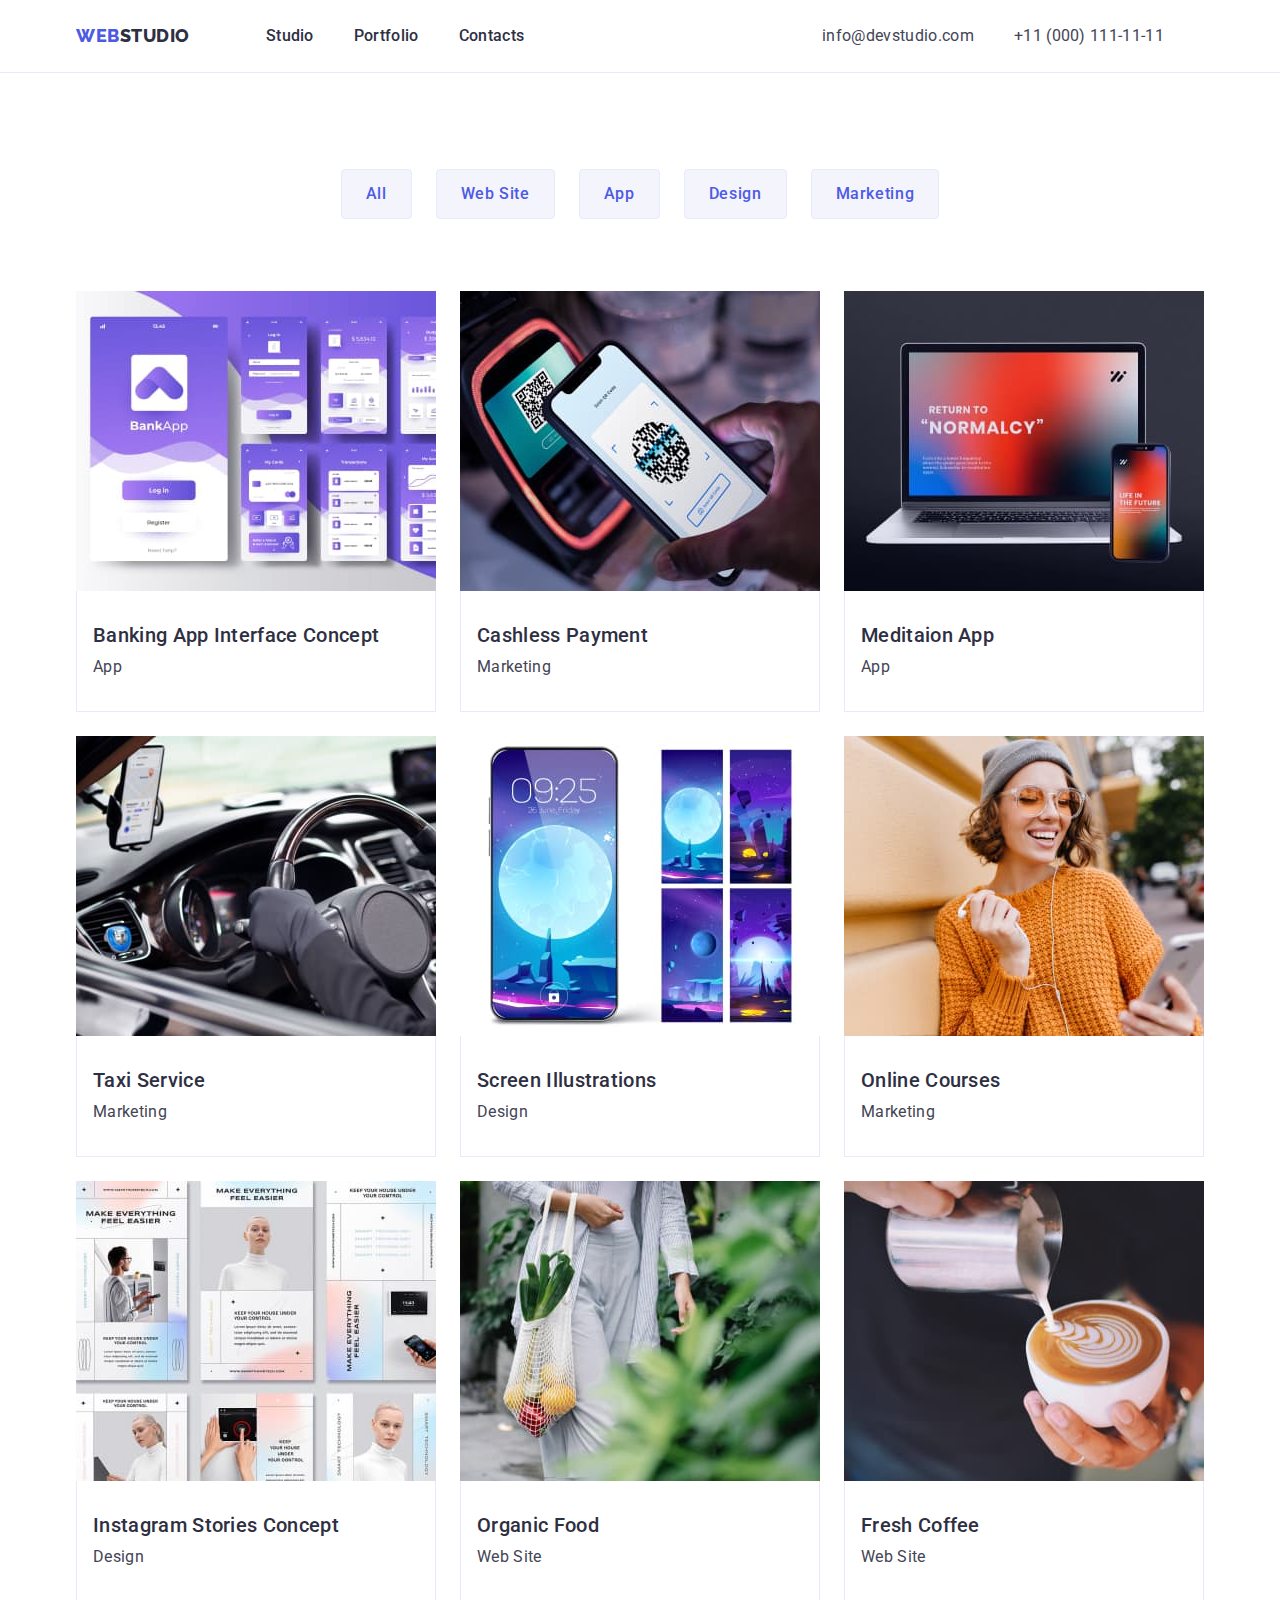
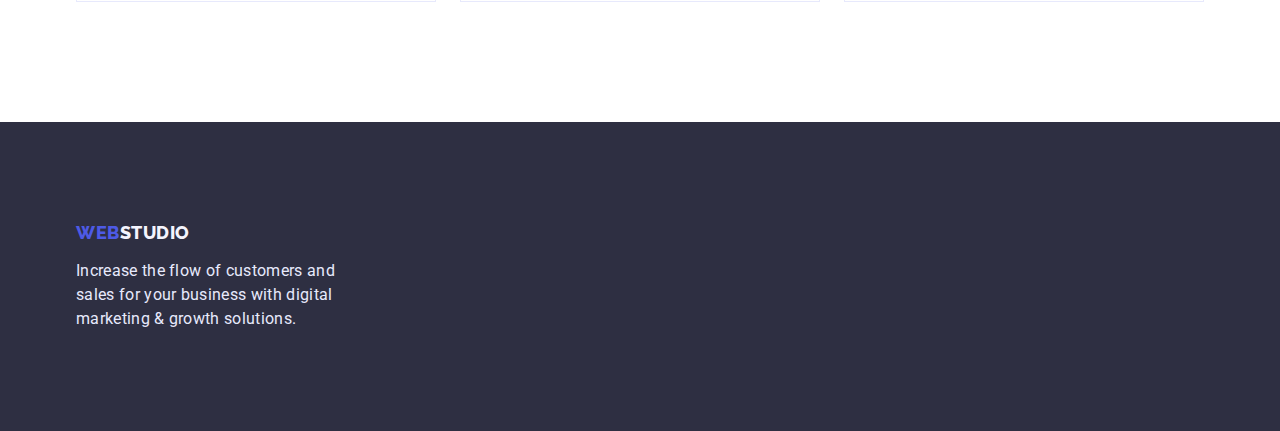
==== commit 89ed6449: "hw-03" ====
--- a/portfolio.html
+++ b/portfolio.html
@@ -56,8 +56,8 @@
 
       <section class="section-portfolio">
         <!-- MENU -->
-        <!-- <div class="container"> -->
-          <h1 class="visually-hidden">Webstudio Porfolio project</h1>
+
+        <div class="container">
           <ul class="menu-portfolio-list list">
             <li class="menu-portfolio-link">
               <button class="menu-portfolio-btn all-btn" type="button">
@@ -91,147 +91,112 @@
         <div class="container">
           <ul class="porfolio-project-list list">
             <li class="portfolio-project-item">
-              <article class="card-portfolio">
-                <div class="card-portfolio.img">
-                  <img
-                    src="./images/project-item.jpg"
-                    alt="project images"
-                    width="360"
-                  />
-                </div>
-                <div class="card-content">
-                  <h2 class="images-title">Banking App Interface Concept</h2>
-                  <p class="portfolio-project-descr">App</p>
-                </div>
-              </article>
-            </li>
-
-            <li class="portfolio-project-item">
-              <article class="card-portfolio">
-                <div class="card-portfolio.img">
-                  <img
-                    src="./images/project-item-4.jpg"
-                    alt="project images"
-                    width="360"
-                  />
-                </div>
-                <div class="card-content">
-                  <h2 class="images-title">Cashless Payment</h2>
-                  <p class="portfolio-project-descr">Marketing</p>
-                </div>
-              </article>
-            </li>
-
-            <li class="portfolio-project-item">
-              <article class="card-portfolio">
-                <div class="card-portfolio.img">
-                  <img
-                    src="./images/project-item-5.jpg"
-                    alt="project images"
-                    width="360"
-                  />
-                </div>
-                <div class="card-content">
-                  <h2 class="images-title">Meditaion App</h2>
-                  <p class="portfolio-project-descr">App</p>
-                </div>
-              </article>
-            </li>
-
-            <li class="portfolio-project-item">
-              <article class="card-portfolio">
-                <div class="card-portfolio.img">
-                  <img
-                    src="./images/project-item-1.jpg"
-                    alt="project images"
-                    width="360"
-                  />
-                </div>
-                <div class="card-content">
-                  <h2 class="images-title">Taxi Service</h2>
-                  <p class="portfolio-project-descr">Marketing</p>
-                </div>
-              </article>
-            </li>
-
-            <li class="portfolio-project-item">
-              <article class="card-portfolio">
-                <div class="card-portfolio-img">
-                  <img
-                    src="./images/project-item-2.jpg"
-                    alt="project images"
-                    width="360"
-                  />
-                </div>
-                <div class="card-content">
-                  <h2 class="images-title">Screen Illustrations</h2>
-                  <p class="portfolio-project-descr">Design</p>
-                </div>
-              </article>
-            </li>
-
-            <li class="portfolio-project-item">
-              <article class="card-portfolio">
-                <div class="card-portfolio.img">
-                  <img
-                    src="./images/project-item-3.jpg"
-                    alt="project images"
-                    width="360"
-                  />
-                </div>
-                <div class="card-content">
-                  <h2 class="images-title">Online Courses</h2>
-                  <p class="portfolio-project-descr">Marketing</p>
-                </div>
-              </article>
-            </li>
-
-            <li class="portfolio-project-item">
-              <article class="card-portfolio">
-                <div class="card-portfolio.img">
-                  <img
-                    src="./images/project-item-6.jpg"
-                    alt="project images"
-                    width="360"
-                  />
-                </div>
-                <div class="card-content">
-                  <h2 class="images-title">Instagram Stories Concept</h2>
-                  <p class="portfolio-project-descr">Design</p>
-                </div>
-              </article>
-            </li>
-
-            <li class="portfolio-project-item">
-              <article class="card-portfolio">
-                <div class="card-portfolio.img">
-                  <img
-                    src="./images/project-item-7.jpg"
-                    alt="project images"
-                    width="360"
-                  />
-                </div>
-                <div class="card-content">
-                  <h2 class="images-title">Organic Food</h2>
-                  <p class="portfolio-project-descr">Web Site</p>
-                </div>
-              </article>
-            </li>
-
-            <li class="portfolio-project-item">
-              <article class="card-portfolio">
-                <div class="card-portfolio.img">
-                  <img
-                    src="./images/project-item-8.jpg"
-                    alt="project images"
-                    width="360"
-                  />
-                </div>
-                <div class="card-content">
-                  <h2 class="images-title">Fresh Coffee</h2>
-                  <p class="portfolio-project-descr">Web Site</p>
-                </div>
-              </article>
+              <img
+                src="./images/project-item.jpg"
+                alt="project images"
+                width="360"
+              />
+              <div class="card-content">
+                <h2 class="images-title">Banking App Interface Concept</h2>
+                <p class="portfolio-project-descr">App</p>
+              </div>
+            </li>
+
+            <li class="portfolio-project-item">
+              <img
+                src="./images/project-item-4.jpg"
+                alt="project images"
+                width="360"
+              />
+              <div class="card-content">
+                <h2 class="images-title">Cashless Payment</h2>
+                <p class="portfolio-project-descr">Marketing</p>
+              </div>
+            </li>
+
+            <li class="portfolio-project-item">
+              <img
+                src="./images/project-item-5.jpg"
+                alt="project images"
+                width="360"
+              />
+
+              <div class="card-content">
+                <h2 class="images-title">Meditaion App</h2>
+                <p class="portfolio-project-descr">App</p>
+              </div>
+            </li>
+
+            <li class="portfolio-project-item">
+              <img
+                src="./images/project-item-1.jpg"
+                alt="project images"
+                width="360"
+              />
+              <div class="card-content">
+                <h2 class="images-title">Taxi Service</h2>
+                <p class="portfolio-project-descr">Marketing</p>
+              </div>
+            </li>
+
+            <li class="portfolio-project-item">
+              <img
+                src="./images/project-item-2.jpg"
+                alt="project images"
+                width="360"
+              />
+              <div class="card-content">
+                <h2 class="images-title">Screen Illustrations</h2>
+                <p class="portfolio-project-descr">Design</p>
+              </div>
+            </li>
+
+            <li class="portfolio-project-item">
+              <img
+                src="./images/project-item-3.jpg"
+                alt="project images"
+                width="360"
+              />
+              <div class="card-content">
+                <h2 class="images-title">Online Courses</h2>
+                <p class="portfolio-project-descr">Marketing</p>
+              </div>
+            </li>
+
+            <li class="portfolio-project-item">
+              <img
+                src="./images/project-item-6.jpg"
+                alt="project images"
+                width="360"
+              />
+              <div class="card-content">
+                <h2 class="images-title">Instagram Stories Concept</h2>
+                <p class="portfolio-project-descr">Design</p>
+              </div>
+            </li>
+
+            <li class="portfolio-project-item">
+              <img
+                src="./images/project-item-7.jpg"
+                alt="project images"
+                width="360"
+              />
+              <div class="card-content">
+                <h2 class="images-title">Organic Food</h2>
+                <p class="portfolio-project-descr">Web Site</p>
+              </div>
+            </li>
+
+            <li class="portfolio-project-item">
+              <img
+                src="./images/project-item-8.jpg"
+                alt="project images"
+                width="360"
+              />
+              <div class="card-content">
+                <h2 class="images-title">Fresh Coffee</h2>
+                <p class="portfolio-project-descr">Web Site</p>
+              </div>
             </li>
           </ul>
         </div>
--- a/css/styles.css
+++ b/css/styles.css
@@ -29,12 +29,6 @@
   max-width: 100%;
   height: auto;
 }
-
-/* *,
-*::before,
-*::after {
-  box-sizing: inherit;
-} */
 
 body {
   font-family: 'Roboto', sans-serif;
@@ -83,7 +77,6 @@
   text-transform: capitalize;
   text-align: center;
   margin-bottom: 72px;
-  color: var(--main-title-color);
 }
 
 /* ================== HEADER =================== */
@@ -172,7 +165,6 @@
 
 .hero-section {
   text-align: center;
-  height: 600px;
   background-color: #2e2f42;
   padding-top: 180px;
   padding-bottom: 188px;
@@ -180,7 +172,6 @@
 .hero-section-title {
   font-size: 56px;
   line-height: 1.07;
-  /* text-align: center; */
   width: 494px;
   color: var(--second-title-color);
   margin-bottom: 48px;
@@ -211,21 +202,19 @@
 /* SECOND SECTION */
 
 .second-section {
-    padding-top: 120px;
+  padding-top: 120px;
   padding-bottom: 120px;
 }
 
 .second-section-title {
-font-weight: 500;
-font-size: 20px;
-line-height: 1.2;
-color: var(--main-title-color);
-margin-bottom: 8px;
+  font-weight: 500;
+  font-size: 20px;
+  line-height: 1.2;
+  margin-bottom: 8px;
 }
 
 .second-section-list {
   display: flex;
-
 }
 
 .second-section-item {
@@ -242,18 +231,20 @@
 
 /* THIRD SECTION */
 
+.third-section {
+  padding-bottom: 120px;
+}
+
 .third-section-list {
   display: flex;
   flex-wrap: wrap;
   justify-content: space-between;
-  padding-bottom: 120px;
 }
 
 /* FOURTH SECTION */
 
 .fourth-section-description {
   color: var(--description-color);
-  margin-top: 8px;
   text-align: center;
 }
 .fourth-section {
@@ -263,11 +254,14 @@
 }
 
 .fourth-images-title {
-font-weight: 500;
-font-size: 20px;
-line-height: 1.2px;
-text-align: center;
-color: var(--main-title-color);
+  font-weight: 500;
+  font-size: 20px;
+  line-height: 1.2;
+  text-align: center;
+  letter-spacing: 0.02em;
+  margin-bottom: 8px;
+
+  color: var(--main-title-color);
 }
 
 .card-content-team {
@@ -281,48 +275,39 @@
   list-style: none;
 
   display: flex;
-   margin-left: calc(-1 * 24px));
-  margin-top: calc(-1 * 24px));
+  margin-left: calc(-1 * --card-set-gap);
+  margin-top: calc(-1 * --card-set-gap);
 }
 
 .fourth-section-list > .fourth-section-item {
-  flex-basis: calc(100% / 3 - 24px);
-  margin-left: 24px;
-  margin-top: 24px;
-   background: #ffffff;
+  background: #ffffff;
   border-radius: 4px;
+}
+
+.fourth-section-list {
+  gap: 24px;
 }
 
 /* CARD */
 .card-team {
-  /* box-shadow: var(--card-shadow); */
   border-radius: 4px;
   overflow: hidden;
 }
 
-.card-content-team {
-  padding: 32px 16px;
-}
-
-.fourth-section-description {
-  margin-top: 8px;
-}
-
 /* ================== MAIN / =================== */
 
 /* ================== PORTFOLIO =================== */
 
 .section-portfolio {
-  padding-top: 99px;
+  padding-top: 96px;
   padding-bottom: 120px;
-
 }
 
 .menu-portfolio-list {
   display: flex;
   flex-wrap: wrap;
   justify-content: center;
-  margin-bottom: 69px;
+  margin-bottom: 72px;
 }
 .portfolio-project-item {
   background: #ffffff;
@@ -330,6 +315,7 @@
 }
 .images-title {
   text-align: left;
+  margin-bottom: 8px;
 }
 
 .menu-portfolio-btn {
@@ -344,7 +330,7 @@
   border-radius: 4px;
   cursor: pointer;
   padding: 12px 24px;
-  }
+}
 .menu-portfolio-link:not(:last-child) {
   margin-right: 24px;
 }
@@ -381,15 +367,13 @@
 
 .card-content {
   padding: 32px 16px;
-  border: 1px solid #e7e9fc; border-top: none;
+  border: 1px solid #e7e9fc;
+  border-top: none;
 }
 
 .portfolio-project-descr {
-  margin-top: 8px;
   color: var(--description-color);
 }
-
-
 
 /* ================== PORTFOLIO / =================== */
 
@@ -411,7 +395,7 @@
   text-transform: uppercase;
   color: #f4f4fd;
   margin-bottom: 16px;
-   }
+}
 
 .footer-description {
   color: #e7e9fc;
